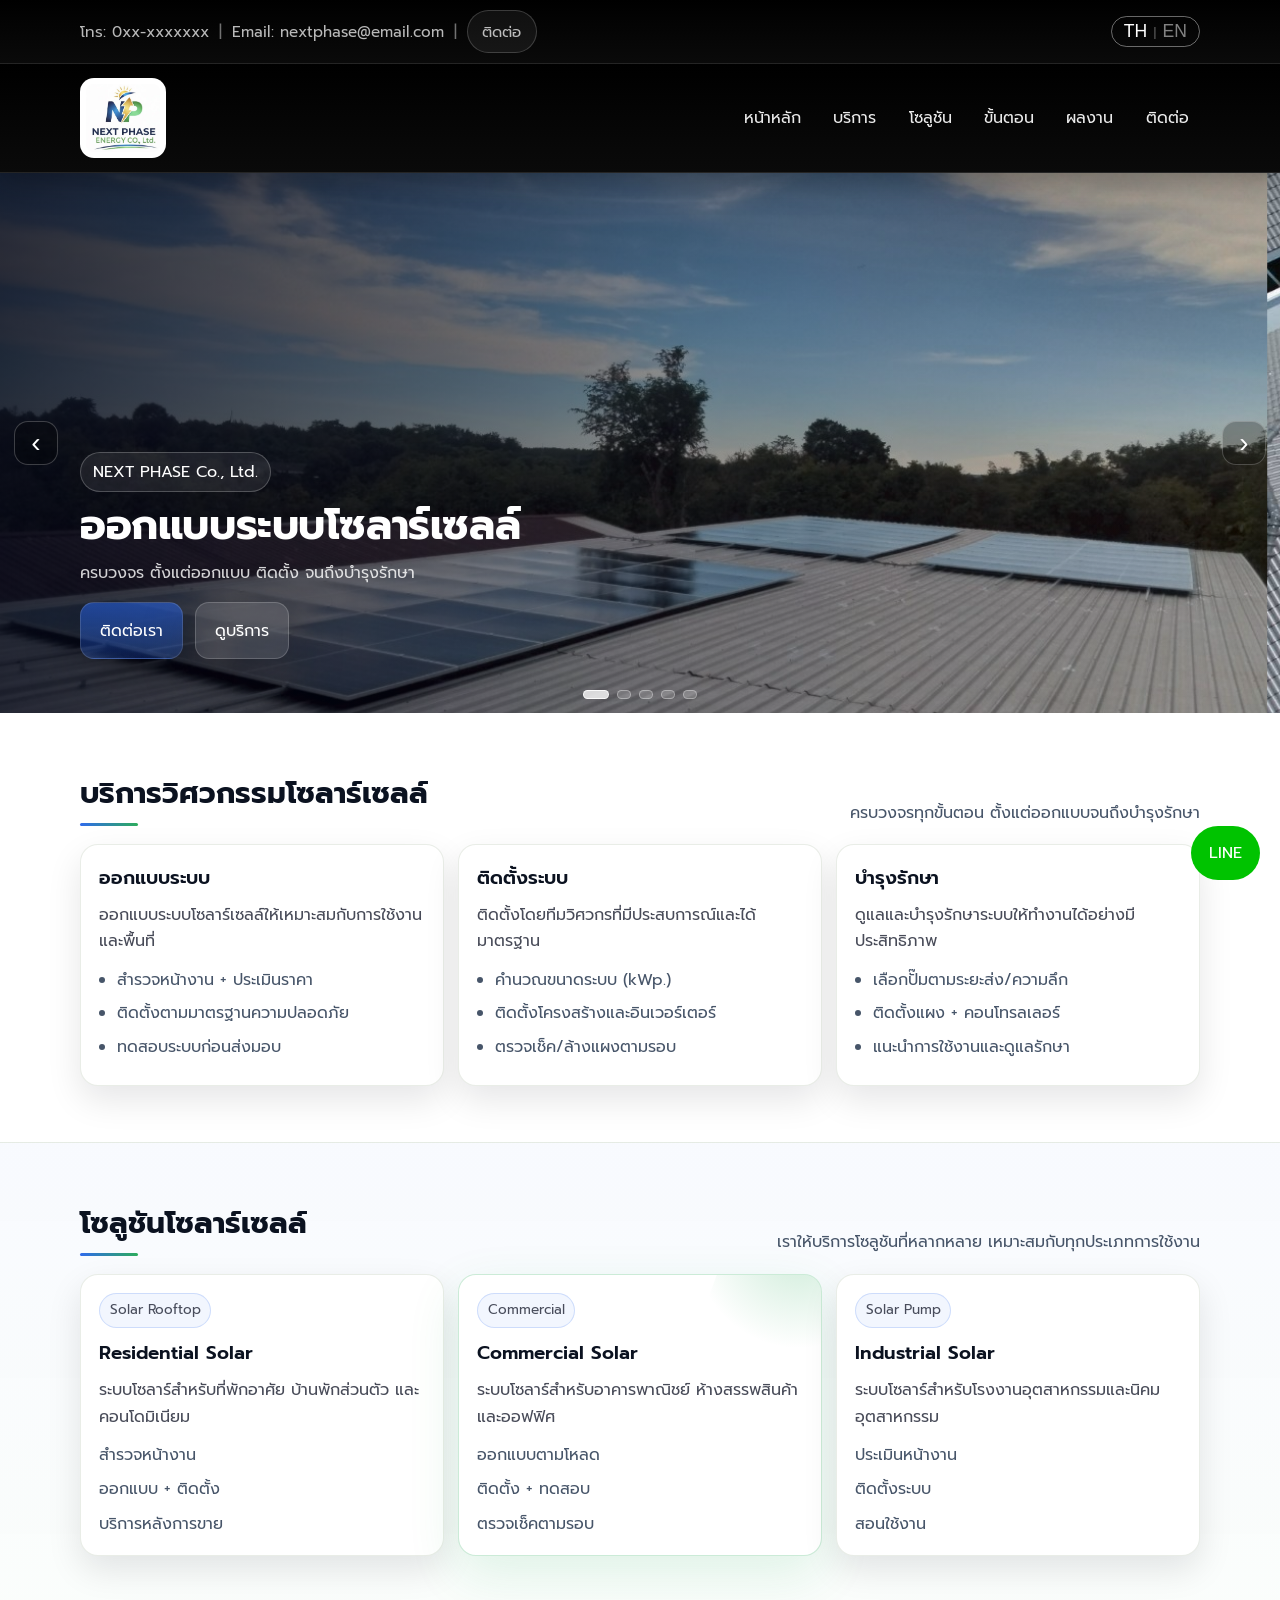
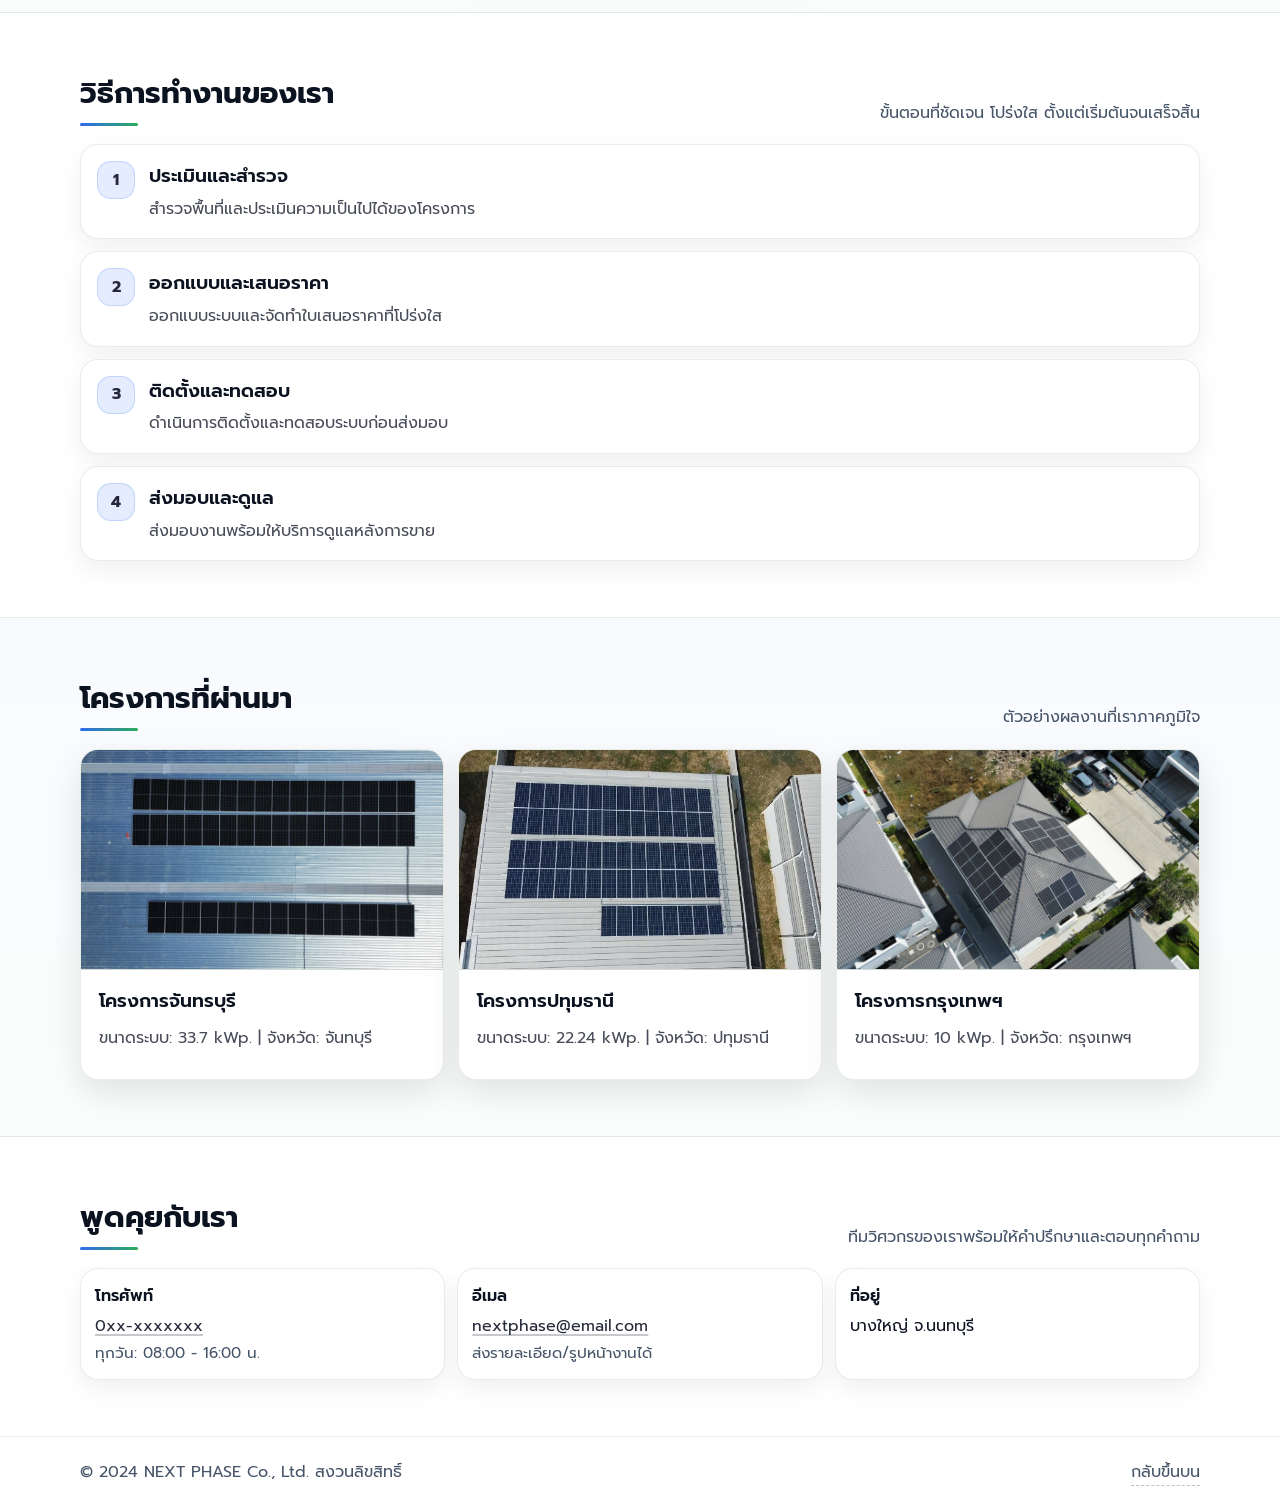
==== index.html @ 3d0b91d7 "Add files via upload" ====
<!doctype html>
<html lang="th">
<head>
  <meta charset="utf-8" />
  <meta name="viewport" content="width=device-width, initial-scale=1" />
  <title>NEXT PHASE Co., Ltd. | ระบบไฟฟ้า โซลาร์เซลล์ ปั๊มน้ำพลังงานแสงอาทิตย์</title>
  <meta name="description" content="NEXT PHASE Co., Ltd. ออกแบบ-ติดตั้ง ระบบไฟฟ้า พลังงานแสงอาทิตย์ และปั๊มน้ำพลังงานแสงอาทิตย์ ให้บริการทั่วประเทศ" />
  <meta name="robots" content="index,follow" />
  <meta name="theme-color" content="#000000" />
  <link rel="canonical" href="https://your-domain.com/" />

  <!-- Open Graph -->
  <meta property="og:title" content="NEXT PHASE Co., Ltd. | ระบบไฟฟ้า โซลาร์เซลล์ Solar Pump" />
  <meta property="og:description" content="ออกแบบ-ติดตั้ง ระบบไฟฟ้า พลังงานแสงอาทิตย์ และปั๊มน้ำพลังงานแสงอาทิตย์ ให้บริการทั่วประเทศ" />
  <meta property="og:type" content="website" />
  <meta property="og:url" content="https://your-domain.com/" />
  <meta property="og:site_name" content="NEXT PHASE Co., Ltd." />
  <meta property="og:locale" content="th_TH" />
  <meta property="og:image" content="https://your-domain.com/img/og.jpg" />
  <meta property="og:image:width" content="1200" />
  <meta property="og:image:height" content="630" />

  <!-- Twitter -->
  <meta name="twitter:card" content="summary_large_image" />

  <!-- Fonts -->
  <link rel="preconnect" href="https://fonts.googleapis.com">
  <link rel="preconnect" href="https://fonts.gstatic.com" crossorigin>
  <link href="https://fonts.googleapis.com/css2?family=Prompt:wght@300;400;500;600;700&display=swap" rel="stylesheet">

  <!-- Preload hero -->
  <link rel="preload" as="image" href="img/slide-1.jpg">

  <link rel="stylesheet" href="css/style.css" />

  <!-- Structured data -->
  <script type="application/ld+json">
  {
    "@context":"https://schema.org",
    "@type":"Organization",
    "name":"NEXT PHASE Co., Ltd.",
    "email":"nextphase.npe@gmail.com",
    "url":"https://your-domain.com/",
    "logo":"https://your-domain.com/img/logo-next-phase.jpg",
    "telephone":"+66XXXXXXXXX"
  }
  </script>
</head>

<body>

  <!-- ===== TOPBAR ===== -->
<div class="topbar">
  <div class="container topbar__inner">
    <div class="topbar__left">
      <a href="tel:+66XXXXXXXXX" data-i18n="topbar_phone">โทร: 0xx-xxxxxxx</a>
      <span class="sep">|</span>
      <a href="mailto:nextphase.npe@gmail.com" data-i18n="topbar_email">อีเมล: nextphase.npe@gmail.com</a>

      <span class="sep">|</span>
      <a class="pill" href="#contact" data-i18n="nav_contact">ติดต่อ</a>
    </div>

    <div class="topbar__right">
      <button id="lang-toggle" aria-label="Switch Language" type="button">
        <span class="lang-flag active">TH</span>
        <span class="lang-sep">|</span>
        span class="lang-flag">EN</span>
      </button>
    </div>
  </div>
</div>

  <!-- ===== HEADER ===== -->
  <header class="header" id="top">
    <div class="container header__inner">
      <a class="brand" href="index.html" aria-label="NEXT PHASE Co., Ltd. (กลับหน้าแรก)">
        <img class="brand__logo" src="img/logo-next-phase.jpg" alt="NEXT PHASE Co., Ltd. โลโก้บริษัท">
      </a>

      <button class="burger" id="burger" aria-label="เปิดเมนู" aria-controls="nav" aria-expanded="false">
        <span></span><span></span><span></span>
      </button>

      <nav class="nav" id="nav" aria-label="เมนูหลัก">
        <a href="#home"         data-i18n="nav_home">Home</a>
        <a href="services.html" data-i18n="nav_services">บริการ</a>
        <a href="#solutions"    data-i18n="nav_solutions">โซลูชัน</a>
        <a href="#process"      data-i18n="nav_process">ขั้นตอน</a>
        <a href="#projects"     data-i18n="nav_projects">ผลงาน</a>
        <a href="#contact"      data-i18n="nav_contact">ติดต่อ</a>
      </nav>
    </div>
  </header>

  <!-- ===== HERO SLIDER ===== -->
  <section class="home-slider" id="home" aria-label="สไลด์แนะนำบริษัท">
    <div class="slider" tabindex="0" data-autoplay="true" data-interval="4500">
      <div class="slider__track">

        <!-- Slide 1 -->
        <article class="slider__slide is-active">
          <img class="slider__img" src="img/slide-1.jpg" alt="ผลงานติดตั้งระบบไฟฟ้า">
          <div class="slider__overlay"></div>
          <div class="slider__content container">
            <div class="slider__badge">NEXT PHASE Co., Ltd.</div>
            <h1 data-i18n="slide1_title">ออกแบบ-ติดตั้ง ระบบไฟฟ้า • โซลาร์เซลล์ • Solar Pump</h1>
            <p  data-i18n="slide1_sub">บริการครบจบ ตั้งแต่สำรวจ ออกแบบ ติดตั้ง ทดสอบ และดูแลหลังการขาย</p>
            <div class="slider__actions">
              <a class="btn"           href="#contact"      data-i18n="slide1_btn1">ติดต่อเรา</a>
              <a class="btn btn--ghost" href="services.html" data-i18n="slide1_btn2">ดูบริการ</a>
            </div>
          </div>
        </article>

        <!-- Slide 2 -->
        <article class="slider__slide">
          <img class="slider__img" src="img/slide-2.jpg" alt="ผลงานโซลาร์เซลล์" loading="lazy" decoding="async">
          <div class="slider__overlay"></div>
          <div class="slider__content container">
            <div class="slider__badge">Solar Rooftop</div>
            <h2 data-i18n="slide2_title">ออกแบบตามบิลค่าไฟและโหลดจริง</h2>
            <p  data-i18n="slide2_sub">เลือกอุปกรณ์เหมาะกับหน้างาน พร้อมบริการตรวจเช็คตามรอบ</p>
            <div class="slider__actions">
              <a class="btn"           href="#solutions"    data-i18n="slide2_btn1">ดูโซลูชัน</a>
              <a class="btn btn--ghost" href="services.html" data-i18n="slide2_btn2">ดูผลงาน</a>
            </div>
          </div>
        </article>

        <!-- Slide 3 -->
        <article class="slider__slide">
          <img class="slider__img" src="img/slide-3.jpg" alt="งานปั๊มน้ำพลังงานแสงอาทิตย์" loading="lazy" decoding="async">
          <div class="slider__overlay"></div>
          <div class="slider__content container">
            <div class="slider__badge">Solar Pump</div>
            <h2 data-i18n="slide3_title">สูบน้ำเพื่อการเกษตร ลดค่าไฟ</h2>
            <p  data-i18n="slide3_sub">เลือกปั๊มตามระยะส่ง/ความลึก พร้อมสอนใช้งาน</p>
            <div class="slider__actions">
              <a class="btn btn--ghost" href="services.html" data-i18n="slide3_btn1">ดูบริการ</a>
              <a class="btn btn--ghost" href="#contact"      data-i18n="slide3_btn2">ขอประเมินหน้างาน</a>
            </div>
          </div>
        </article>

        <!-- Slide 4 -->
        <article class="slider__slide">
          <img class="slider__img" src="img/slide-4.jpg" alt="งานระบบไฟฟ้าโรงงาน" loading="lazy" decoding="async">
          <div class="slider__overlay"></div>
          <div class="slider__content container">
            <div class="slider__badge">Electrical System</div>
            <h2 data-i18n="slide4_title">เดินสาย ตู้ MDB/DB ตู้คอนโทรล</h2>
            <p  data-i18n="slide4_sub">ติดตั้งตามมาตรฐานความปลอดภัย และทดสอบก่อนส่งมอบ</p>
            <div class="slider__actions">
              <a class="btn"           href="#process" data-i18n="slide4_btn1">ขั้นตอนการทำงาน</a>
              <a class="btn btn--ghost" href="#contact" data-i18n="slide4_btn2">ติดต่อเรา</a>
            </div>
          </div>
        </article>

        <!-- Slide 5 -->
        <article class="slider__slide">
          <img class="slider__img" src="img/slide-5.jpg" alt="บริการทั่วประเทศ" loading="lazy" decoding="async">
          <div class="slider__overlay"></div>
          <div class="slider__content container">
            <div class="slider__badge">Service</div>
            <h2 data-i18n="slide5_title">ให้บริการทั่วประเทศ</h2>
            <p  data-i18n="slide5_sub">ปรึกษาฟรี ส่งรูปหน้างาน/พิกัดเพื่อประเมินเบื้องต้นได้</p>
            <div class="slider__actions">
              <a class="btn" href="#contact" data-i18n="slide5_btn1">ติดต่อทันที</a>
            </div>
          </div>
        </article>

      </div>

      <button class="slider__btn slider__btn--prev" type="button" aria-label="สไลด์ก่อนหน้า">‹</button>
      <button class="slider__btn slider__btn--next" type="button" aria-label="สไลด์ถัดไป">›</button>
      <div class="slider__dots" aria-label="ตัวบอกสไลด์"></div>
    </div>
  </section>

  <!-- ===== SERVICES ===== -->
  <section class="section" id="services">
    <div class="container">
      <div class="section__head">
        <h2 data-i18n="services_title">บริการของเรา</h2>
        <p  data-i18n="services_sub">ครบจบตั้งแต่สำรวจ ออกแบบ ติดตั้ง และบริการหลังการขาย</p>
      </div>

      <div class="grid grid--3">

        <article class="card">
          <h3 data-i18n="service1_title">ออกแบบ-ติดตั้งระบบไฟฟ้า</h3>
          <p  data-i18n="service1_desc">บ้าน อาคาร โรงงาน เดินสาย ตู้ MDB/DB ตู้คอนโทรล ระบบป้องกันไฟฟ้า</p>
          <ul class="bullets">
            <li data-i18n="service1_li1">สำรวจหน้างาน + ประเมินราคา</li>
            <li data-i18n="service1_li2">ติดตั้งตามมาตรฐานความปลอดภัย</li>
            <li data-i18n="service1_li3">ทดสอบระบบก่อนส่งมอบ</li>
          </ul>
        </article>

        <article class="card">
          <h3 data-i18n="service2_title">โซลาร์เซลล์ (Solar Rooftop)</h3>
          <p  data-i18n="service2_desc">ออกแบบตามบิลค่าไฟและโหลดจริง เลือกอุปกรณ์เหมาะกับหน้างาน</p>
          <ul class="bullets">
            <li data-i18n="service2_li1">คำนวณขนาดระบบ (kW)</li>
            <li data-i18n="service2_li2">ติดตั้งโครงสร้างและอินเวอร์เตอร์</li>
            <li data-i18n="service2_li3">ตรวจเช็ค/ล้างแผงตามรอบ</li>
          </ul>
        </article>

        <article class="card">
          <h3 data-i18n="service3_title">ปั๊มน้ำพลังงานแสงอาทิตย์</h3>
          <p  data-i18n="service3_desc">เหมาะกับไร่นา/สวน/บ่อ/สระ ลดค่าไฟและเพิ่มความสะดวกในการสูบน้ำ</p>
          <ul class="bullets">
            <li data-i18n="service3_li1">เลือกปั๊มตามระยะส่ง/ความลึก</li>
            <li data-i18n="service3_li2">ติดตั้งแผง + คอนโทรลเลอร์</li>
            <li data-i18n="service3_li3">แนะนำการใช้งานและดูแลรักษา</li>
          </ul>
        </article>

      </div>
    </div>
  </section>

  <!-- ===== SOLUTIONS ===== -->
  <section class="section section--alt" id="solutions">
    <div class="container">
      <div class="section__head">
        <h2 data-i18n="solutions_title">โซลูชันแนะนำ</h2>
        <p  data-i18n="solutions_sub">ตัวอย่างหมวดงานยอดนิยม (ปรับตามบริการจริงได้)</p>
      </div>

      <div class="grid grid--3">

        <article class="card price">
          <div class="price__tag">Solar Rooftop</div>
          <h3 data-i18n="sol1_title">บ้าน/ออฟฟิศ</h3>
          <p class="muted" data-i18n="sol1_desc">ออกแบบตามบิลค่าไฟและพื้นที่ติดตั้ง</p>
          <div class="price__list">
            <div data-i18n="sol1_li1">สำรวจหน้างาน</div>
            <div data-i18n="sol1_li2">ออกแบบ + ติดตั้ง</div>
            <div data-i18n="sol1_li3">บริการหลังการขาย</div>
          </div>
        </article>

        <article class="card price price--hot">
          <div class="price__tag">Commercial</div>
          <h3 data-i18n="sol2_title">โรงงาน/ธุรกิจ</h3>
          <p class="muted" data-i18n="sol2_desc">วิเคราะห์โหลด วางแผนคืนทุน และติดตั้งตามมาตรฐาน</p>
          <div class="price__list">
            <div data-i18n="sol2_li1">ออกแบบตามโหลด</div>
            <div data-i18n="sol2_li2">ติดตั้ง + ทดสอบ</div>
            <div data-i18n="sol2_li3">ตรวจเช็คตามรอบ</div>
          </div>
        </article>

        <article class="card price">
          <div class="price__tag">Solar Pump</div>
          <h3 data-i18n="sol3_title">งานเกษตร/แหล่งน้ำ</h3>
          <p class="muted" data-i18n="sol3_desc">เลือกปั๊มและแผงให้เหมาะกับระยะส่งน้ำ</p>
          <div class="price__list">
            <div data-i18n="sol3_li1">ประเมินหน้างาน</div>
            <div data-i18n="sol3_li2">ติดตั้งระบบ</div>
            <div data-i18n="sol3_li3">สอนใช้งาน</div>
          </div>
        </article>

      </div>
    </div>
  </section>

  <!-- ===== PROCESS ===== -->
  <section class="section" id="process">
    <div class="container">
      <div class="section__head">
        <h2 data-i18n="process_title">ขั้นตอนการทำงาน</h2>
        <p  data-i18n="process_sub">ชัดเจน โปร่งใส และตรวจสอบได้</p>
      </div>

      <div class="steps">

        <div class="step">
          <div class="step__num">1</div>
          <div>
            <h3 data-i18n="step1_title">รับข้อมูล / นัดสำรวจ</h3>
            <p class="muted" data-i18n="step1_desc">เก็บข้อมูลหน้างาน โหลดไฟ หรือข้อมูลแหล่งน้ำ</p>
          </div>
        </div>

        <div class="step">
          <div class="step__num">2</div>
          <div>
            <h3 data-i18n="step2_title">ออกแบบ / เสนอราคา</h3>
            <p class="muted" data-i18n="step2_desc">สรุปรายการอุปกรณ์ แบบติดตั้ง และระยะเวลาดำเนินงาน</p>
          </div>
        </div>

        <div class="step">
          <div class="step__num">3</div>
          <div>
            <h3 data-i18n="step3_title">ติดตั้ง / ทดสอบ / ส่งมอบ</h3>
            <p class="muted" data-i18n="step3_desc">ติดตั้งตามมาตรฐาน ตรวจสอบความปลอดภัยก่อนใช้งาน</p>
          </div>
        </div>

        <div class="step">
          <div class="step__num">4</div>
          <div>
            <h3 data-i18n="step4_title">บริการหลังการขาย</h3>
            <p class="muted" data-i18n="step4_desc">ดูแลตรวจเช็ค แก้ไขปัญหา และบำรุงรักษาตามรอบ</p>
          </div>
        </div>

      </div>
    </div>
  </section>

  <!-- ===== PROJECTS ===== -->
<section class="section section--alt" id="projects">
  <div class="container">
    <div class="section__head">
      <h2 data-i18n="projects_title">ผลงานติดตั้ง</h2>
      <p data-i18n="projects_sub">ติดตามผลงานได้เร็วๆนี้</p>
    </div>

    <div class="grid grid--3">

      <article class="card card--media">
        <img class="thumb" src="images/project1.jpg" alt="Solar Rooftop">
        <div class="card__body">
          <h3 data-i18n="proj1_title">Solar Rooftop</h3>
          <p class="muted" data-i18n="proj1_desc">ขนาดระบบ: __ kWp. | จังหวัด: __</p>
        </div>
      </article>

      <article class="card card--media">
        <img class="thumb" src="images/project2.jpg" alt="Solar Rooftop">
        <div class="card__body">
          <h3 data-i18n="proj2_title">Solar Pump</h3>
          <p class="muted" data-i18n="proj2_desc">ระยะส่งน้ำ: __ | จังหวัด: __</p>
        </div>
      </article>

      <article class="card card--media">
        <img class="thumb" src="images/project3.jpg" alt="Solar Rooftop">
        <div class="card__body">
          <h3 data-i18n="proj3_title">งานระบบไฟฟ้า</h3>
          <p class="muted" data-i18n="proj3_desc">งานตู้คอนโทรล/เดินสาย | จังหวัด: __</p>
        </div>
      </article>

    </div>
  </div>
</section>

  <!-- ===== CONTACT ===== -->
  <section class="section" id="contact">
    <div class="container">
      <div class="section__head">
        <h2 data-i18n="contact_title">ติดต่อเรา</h2>
        <p  data-i18n="contact_sub">ติดต่อเพื่อขอคำปรึกษา/ประเมินหน้างาน/ขอใบเสนอราคา</p>
      </div>

      <div class="contact-cards">

        <div class="mini">
          <div class="mini__title" data-i18n="contact_phone_title">โทร</div>
          <div><a href="tel:+66XXXXXXXXX" data-i18n="contact_phone_val">0xx-xxxxxxx</a></div>
          <div class="mini__text muted" data-i18n="contact_hours_val">ช่วงเวลาที่สามารถติดต่อได้: 8.00 น - 16.00 น</div>
        </div>

        <div class="mini">
          <div class="mini__title" data-i18n="contact_email_title">อีเมล</div>
          <div><a href="mailto:nextphase.npe@gmail.com" data-i18n="contact_email_val">nextphase.npe@gmail.com</a></div>
          <div class="mini__text muted" data-i18n="contact_email_note">ส่งรายละเอียด/รูปหน้างานได้</div>
        </div>

        <div class="mini">
          <div class="mini__title" data-i18n="contact_addr_title">ที่ทำการสำนักงาน</div>
          <div data-i18n="contact_addr_val">บางใหญ่ จ.นนทบุรี</div>
          <div class="mini__text muted" data-i18n="contact_addr_note"></div>
        </div>

      </div>
    </div>
  </section>

  <!-- ===== FOOTER ===== -->
  <footer class="footer">
    <div class="container footer__inner">
      <div data-i18n="footer_rights">© 2026 NEXT PHASE Co., Ltd.</div>
      <a class="link" href="#home" data-i18n="footer_backtop">กลับขึ้นบน</a>
    </div>
  </footer>
  <!---- ==== line ====== ---->
  <a class="fab-line" id="fabLine"
   href="https://line.me/R/ti/p/waiting"
   target="_blank"
   rel="noopener noreferrer"
   aria-label="ติดต่อทาง Line">
  LINE
</a>

  <!-- ===== SCRIPTS ===== -->
  <script src="js/translations.js"></script>
  <script src="js/lang.js"></script>
  <script src="js/main.js"></script>

</body>
</html>
---- css/style.css ----
:root{
  --bg:#ffffff;
  --surface:#ffffff;

  --text:#0b1220;
  --muted:#475569;

  --brand:#2563eb;   /* น้ำเงิน */
  --brand2:#16a34a;  /* เขียว */

  --border:rgba(39, 80, 27, 0.1);
  --ring:rgba(37,99,235,.35);

  --shadow:0 14px 34px rgba(2,6,23,.10);
  --shadow2:0 26px 80px rgba(2,6,23,.12);

  --radius:18px;

  /* ใช้ค่านี้คุมตำแหน่ง header ใต้ topbar */
  --topbar-h: 46px;
}

/* Base */
*{ box-sizing:border-box; }
html{ scroll-behavior:smooth; }

body{
  margin:0;
  font-family:"Prompt", system-ui, -apple-system, Segoe UI, Roboto, Arial, "Noto Sans Thai", sans-serif;
  color:var(--text);
  line-height:1.65;

  background:
    radial-gradient(900px 520px at 16% 0%, rgba(37,99,235,.08), transparent 55%),
    radial-gradient(900px 520px at 84% 0%, rgba(22,163,74,.07), transparent 55%),
    var(--bg);
}

a{ color:inherit; text-decoration:none; }
img{ max-width:100%; display:block; }
::selection{ background:rgba(37,99,235,.18); }

.container{
  width:min(1120px, 92vw);
  margin-inline:auto;
}

/* ============================================
   Topbar (ดำ) - sticky ตามเลื่อน
============================================ */
.topbar{
  position: sticky;
  top: 0;
  z-index: 1000;
  background:linear-gradient(180deg, #000, #0a0a0a);
  border-bottom:1px solid rgba(255,255,255,.14);
}

.topbar__inner{
  display:flex;
  align-items:center;
  justify-content:space-between;
  gap:12px;
  padding:10px 0;
  font-size:.95rem;
  min-height: var(--topbar-h); /* ให้ความสูงนิ่ง */
}

.topbar__left{
  display:flex;
  gap:10px;
  flex-wrap:wrap;
  align-items:center;
  color:rgba(255,255,255,.72);
}
.topbar__left a{ color:rgba(255,255,255,.72); }
.topbar__left a:hover{ color:#fff; }
.sep{ opacity:.6; }

/* ถ้ามีฝั่งขวา (เช่นปุ่มภาษา) */
.topbar__right{
  display:flex;
  align-items:center;
  gap:10px;
}

.pill{
  padding:.5rem .9rem;
  border:1px solid rgba(255,255,255,.18);
  border-radius:999px;
  background:rgba(255,255,255,.06);
  color:#fff;
  transition:filter .14s ease, border-color .14s ease, transform .14s ease;
}
.pill:hover{ border-color:rgba(255,255,255,.32); filter:brightness(1.03); transform:translateY(-1px); }
.pill:active{ transform:translateY(0); }

/* ============================================
   Header (ดำ) - sticky ใต้ topbar
============================================ */
.header{
  position:sticky;
  top: var(--topbar-h);
  z-index: 900;
  background:linear-gradient(180deg, #000, #0a0a0a);
  border-bottom:1px solid rgba(255,255,255,.14);
  box-shadow:0 10px 28px rgba(0,0,0,.26);
}
.header__inner{
  display:flex;
  align-items:center;
  justify-content:space-between;
  gap:16px;
  padding:14px 0;
  position:relative;
}

.brand{ display:flex; align-items:center; gap:10px; }
.brand__logo{
  width:86px;
  height:auto;
  background:#fff;
  padding:6px;
  border-radius:14px;
}

/* Nav */
.nav{
  display:flex;
  align-items:center;
  gap:10px;
}
.nav a{
  padding:.55rem .7rem;
  border-radius:12px;
  color:rgba(255,255,255,.92);
}
.nav a:hover{ background:rgba(255,255,255,.10); }

/* Burger */
.burger{
  display:none;
  width:44px; height:44px;
  border:1px solid rgba(255,255,255,.18);
  border-radius:14px;
  background:rgba(255,255,255,.06);
  align-items:center;
  justify-content:center;
  gap:5px;
  cursor:pointer;
}
.burger span{
  display:block;
  width:18px; height:2px;
  background:#fff;
  border-radius:2px;
}

/* Hero */
.hero{
  position:relative;
  padding:74px 0 54px;
}
.hero__bg{
  position:absolute; inset:0;
  background:
    radial-gradient(720px 280px at 20% 22%, rgba(37,99,235,.10), transparent 62%),
    radial-gradient(720px 280px at 80% 22%, rgba(22,163,74,.09), transparent 62%),
    linear-gradient(180deg, rgba(2,6,23,.02), transparent 38%);
  pointer-events:none;
}
.hero__inner{ position:relative; }

.hero__badge{
  display:inline-block;
  padding:.38rem .8rem;
  border:1px solid rgba(37,99,235,.20);
  border-radius:999px;
  color:rgba(2,6,23,.72);
  background:rgba(37,99,235,.06);
  margin-bottom:12px;
}

.hero h1{
  font-size:clamp(1.9rem, 3.2vw, 2.7rem);
  line-height:1.15;
  margin:0 0 10px;
  letter-spacing:-.01em;
}
.hero p{
  max-width:76ch;
  color:rgba(2,6,23,.72);
  margin:0 0 18px;
}

/* Buttons */
.hero__actions{
  display:flex;
  gap:12px;
  flex-wrap:wrap;
  margin:18px 0 22px;
}

.btn{
  display:inline-block;
  padding:.88rem 1.18rem;
  border-radius:14px;
  border:1px solid rgba(37,99,235,.28);
  background:linear-gradient(180deg, rgba(37,99,235,.22), rgba(37,99,235,.12));
  color:rgba(2,6,23,.92);
  box-shadow:0 12px 30px rgba(37,99,235,.12);
  transition: transform .14s ease, filter .14s ease, box-shadow .14s ease;
}
.btn:hover{ filter:brightness(1.02); transform:translateY(-1px); box-shadow:0 16px 44px rgba(37,99,235,.14); }
.btn:active{ transform:translateY(0); }

.btn--ghost{
  background:#fff;
  border-color:var(--border);
  box-shadow:none;
}
.btn--ghost:hover{ border-color:rgba(37,99,235,.22); }

/* Highlights */
.hero__highlights{
  display:grid;
  grid-template-columns:repeat(3, minmax(0,1fr));
  gap:12px;
  margin-top:18px;
}

/* Sections */
.section{ padding:56px 0; }
.section--alt{
  background:linear-gradient(180deg, rgba(37,99,235,.03), rgba(22,163,74,.02));
  border-top:1px solid var(--border);
  border-bottom:1px solid var(--border);
}

.section__head{
  display:flex;
  align-items:flex-end;
  justify-content:space-between;
  gap:16px;
  flex-wrap:wrap;
  margin-bottom:18px;
}
.section__head h2{
  margin:0;
  font-size:clamp(1.35rem, 2.4vw, 1.85rem);
  padding-bottom:8px;
  position:relative;
}
.section__head h2::after{
  content:"";
  position:absolute;
  left:0; bottom:0;
  width:58px; height:3px;
  border-radius:999px;
  background:linear-gradient(90deg, rgba(37,99,235,.95), rgba(22,163,74,.90));
}
.section__head p{
  margin:0;
  color:var(--muted);
  max-width:72ch;
}

/* Grid */
.grid{ display:grid; gap:14px; }
.grid--3{ grid-template-columns:repeat(3, minmax(0,1fr)); }

/* Cards */
.card{
  background:var(--surface);
  border:1px solid var(--border);
  border-radius:var(--radius);
  padding:18px;
  box-shadow:var(--shadow);
  transition: transform .15s ease, box-shadow .15s ease, border-color .15s ease;
}
.card:hover{
  transform:translateY(-3px);
  box-shadow:var(--shadow2);
  border-color:rgba(37,99,235,.18);
}
.card h3{ margin:0 0 8px; font-weight:600; }
.card p{ margin:0 0 12px; color:rgba(2,6,23,.72); }

.bullets{
  margin:0;
  padding-left:18px;
  color:var(--muted);
}
.bullets li{ margin:7px 0; }

/* Mini blocks */
.mini{
  border:1px solid var(--border);
  border-radius:var(--radius);
  padding:14px;
  background:#fff;
  box-shadow:0 10px 24px rgba(2,6,23,.06);
}
.mini__title{ font-weight:600; margin-bottom:4px; }
.mini__text{ color:var(--muted); font-size:.95rem; }

/* Price cards */
.price{ position:relative; overflow:hidden; }
.price__tag{
  display:inline-block;
  font-size:.85rem;
  padding:.35rem .6rem;
  border:1px solid rgba(37,99,235,.18);
  border-radius:999px;
  color:rgba(2,6,23,.70);
  background:rgba(37,99,235,.06);
  margin-bottom:10px;
}
.price__list{ display:grid; gap:8px; color:var(--muted); }

.price--hot{
  border-color:rgba(22,163,74,.22);
  box-shadow:0 18px 52px rgba(22,163,74,.12);
}
.price--hot::after{
  content:"";
  position:absolute;
  inset:-90px -90px auto auto;
  width:190px; height:190px;
  background:radial-gradient(circle at 35% 35%, rgba(22,163,74,.22), transparent 60%);
  transform:rotate(20deg);
}

/* Steps */
.steps{ display:grid; gap:12px; }
.step{
  display:flex;
  gap:14px;
  align-items:flex-start;
  padding:16px;
  border:1px solid var(--border);
  border-radius:var(--radius);
  background:#fff;
  box-shadow:0 10px 24px rgba(2,6,23,.06);
}
.step__num{
  flex:0 0 auto;
  width:38px; height:38px;
  border-radius:14px;
  display:grid;
  place-items:center;
  background:rgba(37,99,235,.12);
  border:1px solid rgba(37,99,235,.18);
  font-weight:700;
  color:rgba(2,6,23,.85);
}
.step h3{ margin:0 0 4px; font-weight:600; }
.step p{ margin:0; color:rgba(2,6,23,.72); }

/* Projects thumbs */
.card--media{
  padding:0;
  overflow:hidden;
}

.thumb{
  width:100%;
  height:220px;
  object-fit:cover;
  display:block;
  border-bottom:1px solid var(--border);
  background:#e5e7eb;
}

.card__body{
  padding:16px 18px;
}

/* Contact cards */
.contact-cards{
  display:grid;
  grid-template-columns:repeat(3, minmax(0,1fr));
  gap:12px;
}
.contact-cards a{
  color:rgba(2,6,23,.86);
  text-decoration: underline;
  text-decoration-color: rgba(2,6,23,.22);
  text-underline-offset: 3px;
  text-decoration-thickness:2px;
}
.contact-cards a:hover{ text-decoration-color: rgba(37,99,235,.65); }

/* Footer */
.footer{
  padding:22px 0;
  border-top:1px solid var(--border);
  background:#ffffff;
}
.footer__inner{
  display:flex;
  align-items:center;
  justify-content:space-between;
  gap:12px;
  flex-wrap:wrap;
  color:var(--muted);
}
.link{
  color:var(--muted);
  border-bottom:1px dashed rgba(2,6,23,.25);
}
.link:hover{ color:var(--text); }

/* Floating Line CTA */
.fab-line {
  position: fixed;
  right: 20px;
  bottom: 20px;
  background: #00c300;
  color: #fff;
  padding: 14px 18px;
  border-radius: 999px;
  text-decoration: none;
  z-index: 9999;
  cursor: grab;
  user-select: none;
}
.fab-line:hover{ transform:translateY(-1px); filter:brightness(1.02); }
.fab-line:active{ transform:translateY(0); }

/* Utilities / A11y */
.muted{ color:var(--muted); }

a:focus-visible,
button:focus-visible{
  outline:3px solid var(--ring);
  outline-offset:3px;
  border-radius:12px;
}

/* ปรับ scroll-margin-top ให้สัมพันธ์กับ topbar+header (46 + ประมาณ 68) */
section, footer{ scroll-margin-top: 120px; }

/* ============================================
   Responsive
============================================ */
@media (max-width: 980px){
  .burger{ display:flex; }

  /* Mobile nav dropdown (white) */
  .nav{
    position:absolute;
    right:4vw;
    top:calc(100% + 10px);
    width:min(340px, 92vw);
    display:none;

    flex-direction:column;
    align-items:stretch;
    gap:6px;

    padding:10px;
    border-radius:18px;
    background:#fff;
    border:1px solid var(--border);
    box-shadow:var(--shadow);

    max-height: calc(100vh - 140px);
    overflow:auto;

    transform: translateY(-6px);
    opacity:0;
    transition: opacity .14s ease, transform .14s ease;
  }
  .nav.is-open{ display:flex; opacity:1; transform: translateY(0); }
  .nav a{ padding:.72rem .85rem; color:var(--text); }
  .nav a:hover{ background:rgba(2,6,23,.06); }

  .grid--3{ grid-template-columns:1fr; }
  .hero__highlights{ grid-template-columns:1fr; }
  .contact-cards{ grid-template-columns:1fr; }

  .brand__logo{ width:148px; }
}

/* มือถือเล็ก: แก้ปัญหา TH/EN บัง email โดยทำ topbar เป็น 2 แถว */
@media (max-width: 520px){
  .topbar__inner{
    flex-direction: column;
    align-items: stretch;
    gap: 8px;
    padding: 10px 0;
  }

  .topbar__left{
    gap: 8px;
  }

  .topbar__right{
    justify-content: flex-end;
  }

  /* ถ้า email ยาว ให้ขึ้นบรรทัดใหม่ */
  .topbar__left a[href^="mailto:"]{
    flex-basis: 100%;
  }
}

/* Reduced motion */
@media (prefers-reduced-motion: reduce){
  html{ scroll-behavior:auto; }
  .btn, .nav, .card, .fab-line{ transition:none !important; }
}

/* =========================
   Home Slider
========================= */
.home-slider{
  position:relative;
  padding:0;
}

.slider{
  position:relative;
  height: clamp(420px, 60vh, 620px);
  overflow:hidden;
  background:#0b1220;
}

.slider__track{
  height:100%;
  display:flex;
  transition: transform 600ms ease;
  will-change: transform;
}

.slider__slide{
  position:relative;
  flex:0 0 100%;
  height:100%;
}

.slider__img{
  width:100%;
  height:100%;
  object-fit:cover;
  display:block;
  transform: scale(1.02);
}

.slider__overlay{
  position:absolute;
  inset:0;
  background:
    linear-gradient(90deg, rgba(2,6,23,.78) 0%, rgba(2,6,23,.35) 50%, rgba(2,6,23,.05) 100%),
    linear-gradient(180deg, rgba(0,0,0,.25), rgba(0,0,0,.08));
}

.slider__content{
  position:absolute;
  inset:0;
  display:flex;
  flex-direction:column;
  justify-content:flex-end;
  padding: 54px 0;
  color:#fff;
}

.slider__badge{
  display:inline-block;
  width:max-content;
  padding:.38rem .75rem;
  border-radius:999px;
  border:1px solid rgba(255,255,255,.22);
  background:rgba(255,255,255,.08);
  margin-bottom:10px;
}

.slider__content h1,
.slider__content h2{
  margin:0 0 10px;
  line-height:1.15;
  letter-spacing:-.01em;
  font-size:clamp(1.7rem, 3.3vw, 2.6rem);
  max-width:22ch;
}

.slider__content p{
  margin:0 0 16px;
  color:rgba(255,255,255,.82);
  max-width:70ch;
}

.slider__actions{
  display:flex;
  gap:12px;
  flex-wrap:wrap;
}

/* ให้ปุ่มบนสไลด์เข้ากับพื้นเข้ม */
.home-slider .btn{
  color:#fff;
  background:linear-gradient(180deg, rgba(37,99,235,.55), rgba(37,99,235,.25));
  border-color:rgba(255,255,255,.14);
  box-shadow:0 18px 55px rgba(0,0,0,.28);
}
.home-slider .btn--ghost{
  background:rgba(255,255,255,.10);
  border-color:rgba(255,255,255,.18);
}

/* arrows */
.slider__btn{
  position:absolute;
  top:50%;
  transform:translateY(-50%);
  width:44px;
  height:44px;
  border-radius:14px;
  border:1px solid rgba(255,255,255,.22);
  background:rgba(0,0,0,.25);
  color:#fff;
  font-size:28px;
  line-height:1;
  display:grid;
  place-items:center;
  cursor:pointer;
  z-index:3;
  transition: filter .14s ease, transform .14s ease;
}
.slider__btn:hover{ filter:brightness(1.08); }
.slider__btn:active{ transform:translateY(-50%) scale(.98); }
.slider__btn--prev{ left:14px; }
.slider__btn--next{ right:14px; }

/* dots */
.slider__dots{
  position:absolute;
  left:0; right:0;
  bottom:14px;
  display:flex;
  justify-content:center;
  gap:8px;
  z-index:3;
  padding:0 16px;
}
.slider__dot{
  width:9px;
  height:9px;
  border-radius:999px;
  border:1px solid rgba(255,255,255,.35);
  background:rgba(255,255,255,.18);
  cursor:pointer;
}
.slider__dot.is-active{
  width:26px;
  background:rgba(255,255,255,.78);
  border-color:rgba(255,255,255,.85);
}

/* swipe cursor hint */
.slider{ touch-action: pan-y; }

@media (max-width: 980px){
  .slider__btn{ display:none; } /* มือถือใช้ swipe เป็นหลัก */
  .slider__content{ padding: 38px 0; }
  .slider__content h1,
  .slider__content h2{ max-width: 26ch; }
}

.page-title{
  margin:0;
  font-size: clamp(1.8rem, 3vw, 2.4rem);
}

.split{
  display:grid;
  grid-template-columns: 1.1fr .9fr;
  gap: 22px;
  align-items:start;
}

.media-box{
  border:1px solid rgba(15, 23, 42, .10);
  border-radius:18px;
  background: #0b1220;
  overflow:hidden;
  min-height: 320px;
  box-shadow: 0 18px 55px rgba(0,0,0,.08);
}

.media-box__placeholder{
  height:100%;
  min-height: 320px;
  display:grid;
  place-items:center;
  color: rgba(255,255,255,.75);
  background:
    radial-gradient(900px 350px at 30% 30%, rgba(56,189,248,.25), transparent 60%),
    radial-gradient(900px 350px at 70% 70%, rgba(34,197,94,.18), transparent 60%),
    linear-gradient(180deg, rgba(255,255,255,.06), rgba(255,255,255,.02));
}

.note{
  margin-top: 14px;
  padding: 12px 14px;
  border-radius: 14px;
  background: rgba(2, 6, 23, .04);
  border: 1px solid rgba(15, 23, 42, .08);
}

@media (max-width: 980px){
  .split{ grid-template-columns: 1fr; }
  .media-box, .media-box__placeholder{ min-height: 220px; }
}

body.is-locked{ overflow:hidden; }

/* ============================================
   Language Toggle Button (แก้: ไม่ fixed แล้ว)
============================================ */
.lang-toggle-wrap {
  display: flex;
  align-items: center;
  /* เอา margin-left เดิมไว้ได้ แต่ไม่จำเป็นเสมอ */
  margin-left: 0;
}

#lang-toggle {
  background: transparent;
  border: 1.5px solid rgba(255, 255, 255, 0.4);
  border-radius: 20px;
  padding: 4px 12px;
  cursor: pointer;
  display: inline-flex;
  align-items: center;
  gap: 6px;
  transition: border-color 0.2s, background 0.2s;
  font-size: 0.95rem;
  color: #fff;
  white-space: nowrap;
}

#lang-toggle:hover {
  border-color: #fff;
  background: rgba(255, 255, 255, 0.1);
}

.lang-flag {
  font-size: 1.1rem;
  opacity: 0.5;
  transition: opacity 0.2s;
}
.lang-flag.active { opacity: 1; }

.lang-sep {
  color: rgba(255, 255, 255, 0.4);
  font-size: 0.8rem;
}

.fab-line {
  position: fixed;
  right: 20px;
  bottom: 20px;
  background: #00c300;
  color: #fff;
  padding: 14px 18px;
  border-radius: 999px;
  text-decoration: none;
  z-index: 9999;
  cursor: grab;
  user-select: none;
  -webkit-user-select: none;
  touch-action: none;
}

.fab-line.is-dragging {
  cursor: grabbing;
}
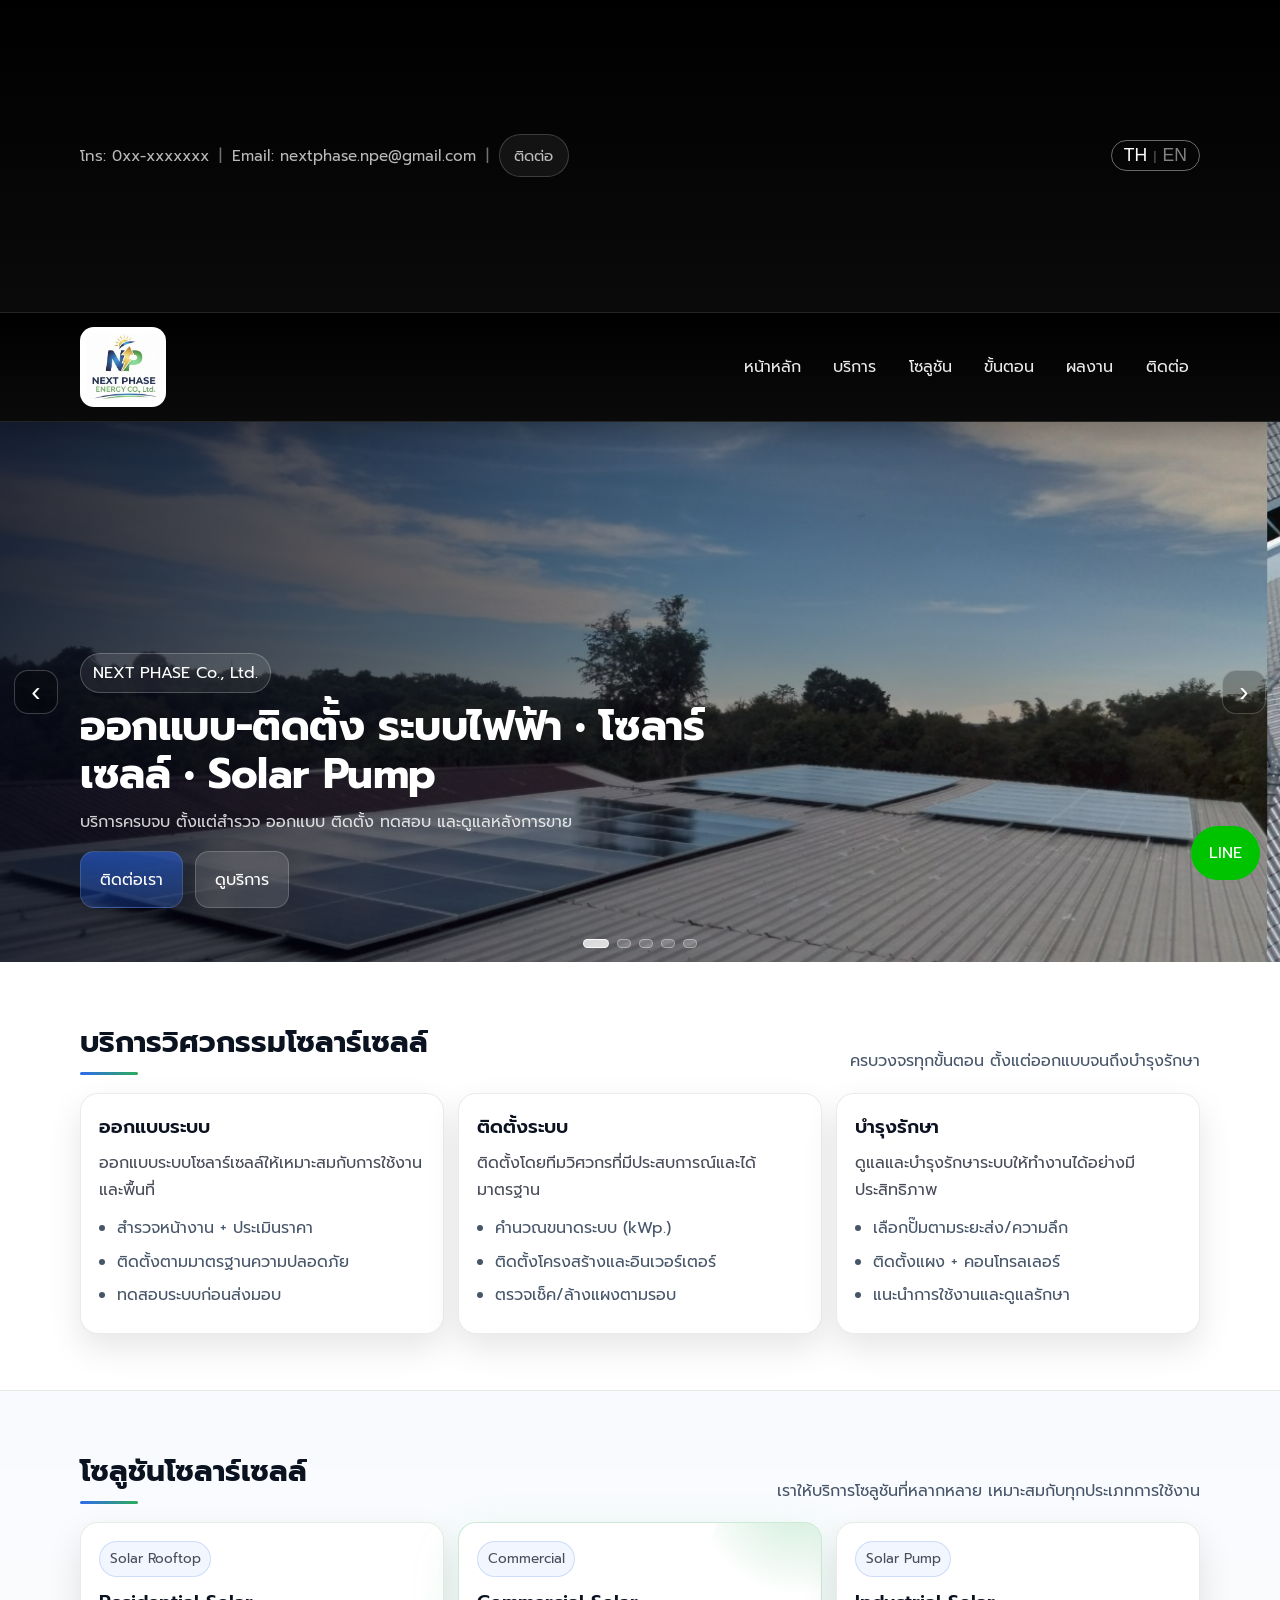
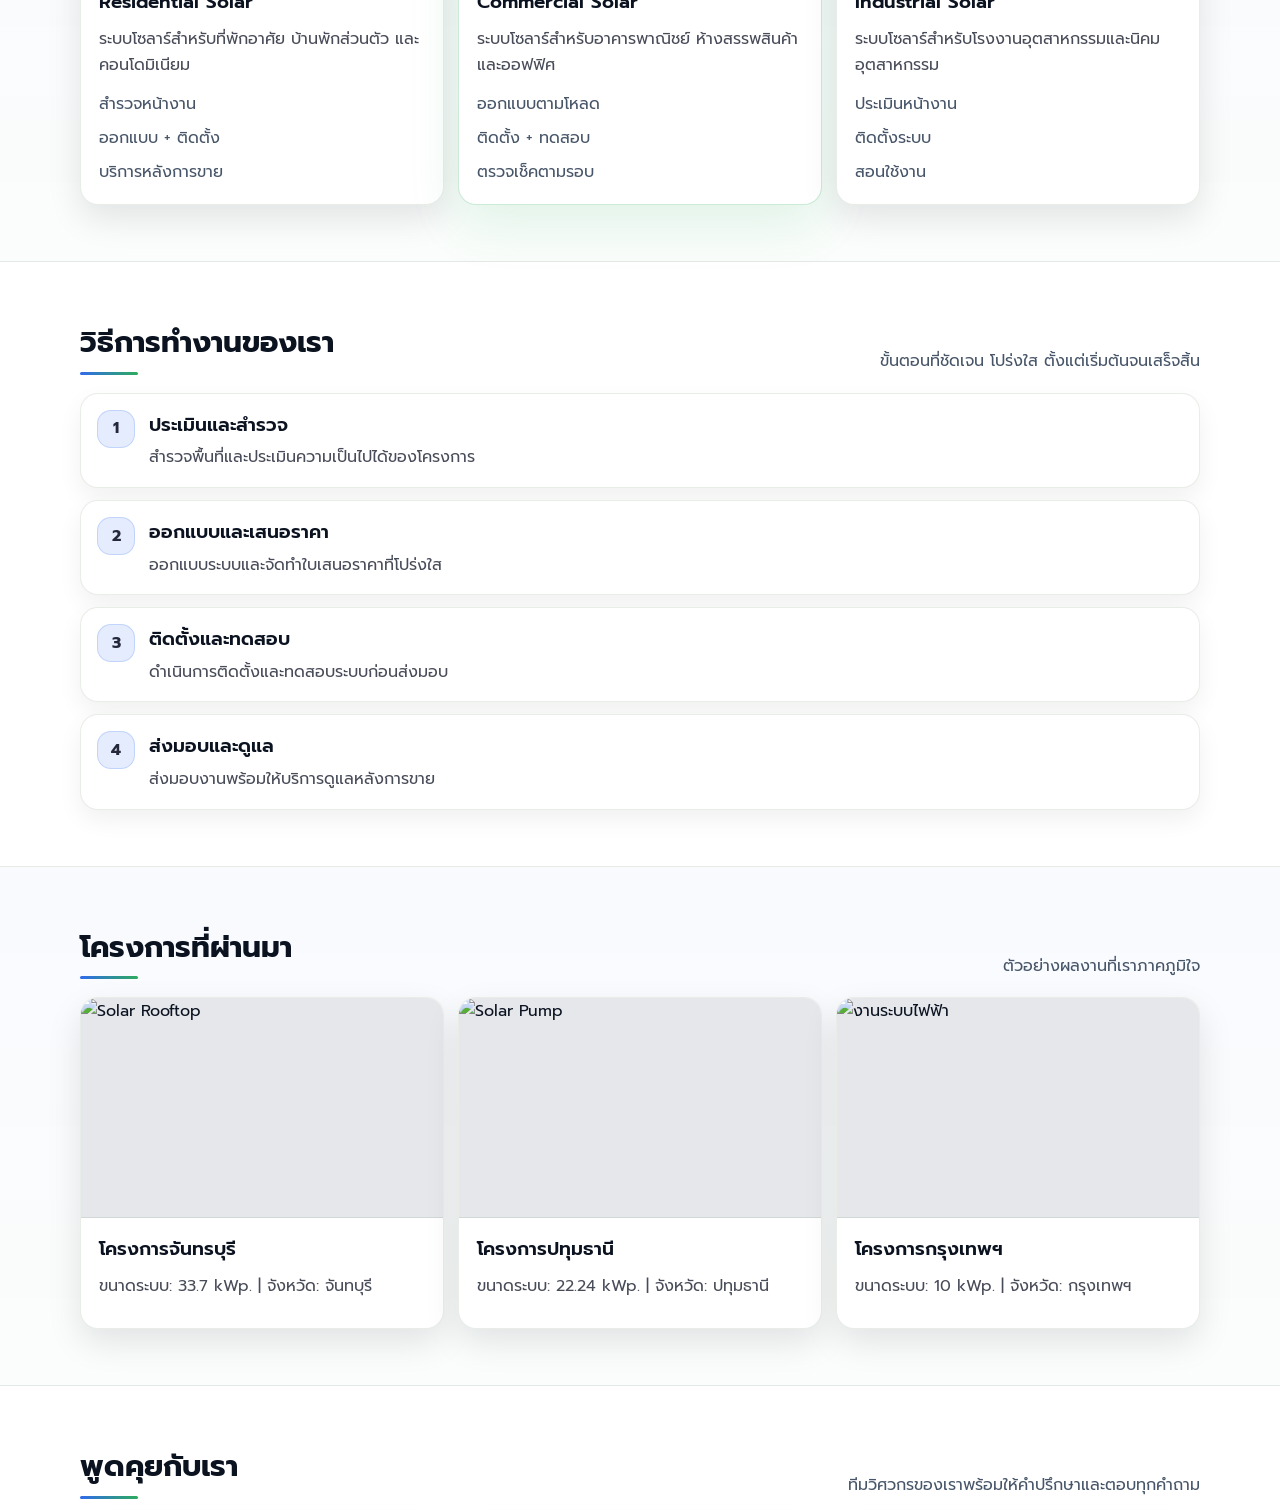
==== commit cbc49770: "Add files via upload" ====
--- a/index.html
+++ b/index.html
@@ -50,26 +50,25 @@
 <body>
 
   <!-- ===== TOPBAR ===== -->
-<div class="topbar">
-  <div class="container topbar__inner">
-    <div class="topbar__left">
-      <a href="tel:+66XXXXXXXXX" data-i18n="topbar_phone">โทร: 0xx-xxxxxxx</a>
-      <span class="sep">|</span>
-      <a href="mailto:nextphase.npe@gmail.com" data-i18n="topbar_email">อีเมล: nextphase.npe@gmail.com</a>
-
-      <span class="sep">|</span>
-      <a class="pill" href="#contact" data-i18n="nav_contact">ติดต่อ</a>
-    </div>
-
-    <div class="topbar__right">
-      <button id="lang-toggle" aria-label="Switch Language" type="button">
-        <span class="lang-flag active">TH</span>
-        <span class="lang-sep">|</span>
-        span class="lang-flag">EN</span>
-      </button>
+  <div class="topbar">
+    <div class="container topbar__inner">
+      <div class="topbar__left">
+        <a href="tel:+66XXXXXXXXX" data-i18n="topbar_phone">โทร: 0xx-xxxxxxx</a>
+        <span class="sep">|</span>
+        <a href="mailto:nextphase.npe@gmail.com" data-i18n="topbar_email">อีเมล: nextphase.npe@gmail.com</a>
+        <span class="sep">|</span>
+        <a class="pill" href="#contact" data-i18n="nav_contact">ติดต่อ</a>
+      </div>
+
+      <div class="topbar__right">
+        <button id="lang-toggle" aria-label="Switch Language" type="button">
+          <span class="lang-flag active">TH</span>
+          <span class="lang-sep">|</span>
+          <span class="lang-flag">EN</span>
+        </button>
+      </div>
     </div>
   </div>
-</div>
 
   <!-- ===== HEADER ===== -->
   <header class="header" id="top">
@@ -107,7 +106,7 @@
             <h1 data-i18n="slide1_title">ออกแบบ-ติดตั้ง ระบบไฟฟ้า • โซลาร์เซลล์ • Solar Pump</h1>
             <p  data-i18n="slide1_sub">บริการครบจบ ตั้งแต่สำรวจ ออกแบบ ติดตั้ง ทดสอบ และดูแลหลังการขาย</p>
             <div class="slider__actions">
-              <a class="btn"           href="#contact"      data-i18n="slide1_btn1">ติดต่อเรา</a>
+              <a class="btn"            href="#contact"      data-i18n="slide1_btn1">ติดต่อเรา</a>
               <a class="btn btn--ghost" href="services.html" data-i18n="slide1_btn2">ดูบริการ</a>
             </div>
           </div>
@@ -122,7 +121,7 @@
             <h2 data-i18n="slide2_title">ออกแบบตามบิลค่าไฟและโหลดจริง</h2>
             <p  data-i18n="slide2_sub">เลือกอุปกรณ์เหมาะกับหน้างาน พร้อมบริการตรวจเช็คตามรอบ</p>
             <div class="slider__actions">
-              <a class="btn"           href="#solutions"    data-i18n="slide2_btn1">ดูโซลูชัน</a>
+              <a class="btn"            href="#solutions"    data-i18n="slide2_btn1">ดูโซลูชัน</a>
               <a class="btn btn--ghost" href="services.html" data-i18n="slide2_btn2">ดูผลงาน</a>
             </div>
           </div>
@@ -152,7 +151,7 @@
             <h2 data-i18n="slide4_title">เดินสาย ตู้ MDB/DB ตู้คอนโทรล</h2>
             <p  data-i18n="slide4_sub">ติดตั้งตามมาตรฐานความปลอดภัย และทดสอบก่อนส่งมอบ</p>
             <div class="slider__actions">
-              <a class="btn"           href="#process" data-i18n="slide4_btn1">ขั้นตอนการทำงาน</a>
+              <a class="btn"            href="#process" data-i18n="slide4_btn1">ขั้นตอนการทำงาน</a>
               <a class="btn btn--ghost" href="#contact" data-i18n="slide4_btn2">ติดต่อเรา</a>
             </div>
           </div>
@@ -318,42 +317,42 @@
   </section>
 
   <!-- ===== PROJECTS ===== -->
-<section class="section section--alt" id="projects">
-  <div class="container">
-    <div class="section__head">
-      <h2 data-i18n="projects_title">ผลงานติดตั้ง</h2>
-      <p data-i18n="projects_sub">ติดตามผลงานได้เร็วๆนี้</p>
-    </div>
-
-    <div class="grid grid--3">
-
-      <article class="card card--media">
-        <img class="thumb" src="images/project1.jpg" alt="Solar Rooftop">
-        <div class="card__body">
-          <h3 data-i18n="proj1_title">Solar Rooftop</h3>
-          <p class="muted" data-i18n="proj1_desc">ขนาดระบบ: __ kWp. | จังหวัด: __</p>
-        </div>
-      </article>
-
-      <article class="card card--media">
-        <img class="thumb" src="images/project2.jpg" alt="Solar Rooftop">
-        <div class="card__body">
-          <h3 data-i18n="proj2_title">Solar Pump</h3>
-          <p class="muted" data-i18n="proj2_desc">ระยะส่งน้ำ: __ | จังหวัด: __</p>
-        </div>
-      </article>
-
-      <article class="card card--media">
-        <img class="thumb" src="images/project3.jpg" alt="Solar Rooftop">
-        <div class="card__body">
-          <h3 data-i18n="proj3_title">งานระบบไฟฟ้า</h3>
-          <p class="muted" data-i18n="proj3_desc">งานตู้คอนโทรล/เดินสาย | จังหวัด: __</p>
-        </div>
-      </article>
-
-    </div>
-  </div>
-</section>
+  <section class="section section--alt" id="projects">
+    <div class="container">
+      <div class="section__head">
+        <h2 data-i18n="projects_title">ผลงานติดตั้ง</h2>
+        <p data-i18n="projects_sub">ติดตามผลงานได้เร็วๆนี้</p>
+      </div>
+
+      <div class="grid grid--3">
+
+        <article class="card card--media">
+          <img class="thumb" src="img/project1.jpg" alt="Solar Rooftop">
+          <div class="card__body">
+            <h3 data-i18n="proj1_title">Solar Rooftop</h3>
+            <p class="muted" data-i18n="proj1_desc">ขนาดระบบ: 33.7 kWp. | จังหวัด: จันทบุรี</p>
+          </div>
+        </article>
+
+        <article class="card card--media">
+          <img class="thumb" src="img/project2.jpg" alt="Solar Pump">
+          <div class="card__body">
+            <h3 data-i18n="proj2_title">Solar Pump</h3>
+            <p class="muted" data-i18n="proj2_desc">ขนาดระบบ: 22.24 kWp. | จังหวัด: ปทุมธานี</p>
+          </div>
+        </article>
+
+        <article class="card card--media">
+          <img class="thumb" src="img/project3.jpg" alt="งานระบบไฟฟ้า">
+          <div class="card__body">
+            <h3 data-i18n="proj3_title">งานระบบไฟฟ้า</h3>
+            <p class="muted" data-i18n="proj3_desc">ขนาดระบบ: 10 kWp. | จังหวัด: กรุงเทพฯ</p>
+          </div>
+        </article>
+
+      </div>
+    </div>
+  </section>
 
   <!-- ===== CONTACT ===== -->
   <section class="section" id="contact">
@@ -390,18 +389,19 @@
   <!-- ===== FOOTER ===== -->
   <footer class="footer">
     <div class="container footer__inner">
-      <div data-i18n="footer_rights">© 2026 NEXT PHASE Co., Ltd.</div>
+      <div data-i18n="footer_rights">© <span id="year"></span> NEXT PHASE Co., Ltd.</div>
       <a class="link" href="#home" data-i18n="footer_backtop">กลับขึ้นบน</a>
     </div>
   </footer>
-  <!---- ==== line ====== ---->
+
+  <!-- ===== LINE FAB ===== -->
   <a class="fab-line" id="fabLine"
-   href="https://line.me/R/ti/p/waiting"
-   target="_blank"
-   rel="noopener noreferrer"
-   aria-label="ติดต่อทาง Line">
-  LINE
-</a>
+     href="https://line.me/R/ti/p/waiting"
+     target="_blank"
+     rel="noopener noreferrer"
+     aria-label="ติดต่อทาง Line">
+    LINE
+  </a>
 
   <!-- ===== SCRIPTS ===== -->
   <script src="js/translations.js"></script>
--- a/css/style.css
+++ b/css/style.css
@@ -16,8 +16,7 @@
 
   --radius:18px;
 
-  /* ใช้ค่านี้คุมตำแหน่ง header ใต้ topbar */
-  --topbar-h: 46px;
+  
 }
 
 /* Base */
@@ -776,4 +775,11 @@
 
 .fab-line.is-dragging {
   cursor: grabbing;
+}
+.media-box__img {
+  width: 100%;
+  height: 100%;
+  min-height: 320px;
+  object-fit: cover;
+  display: block;
 }
